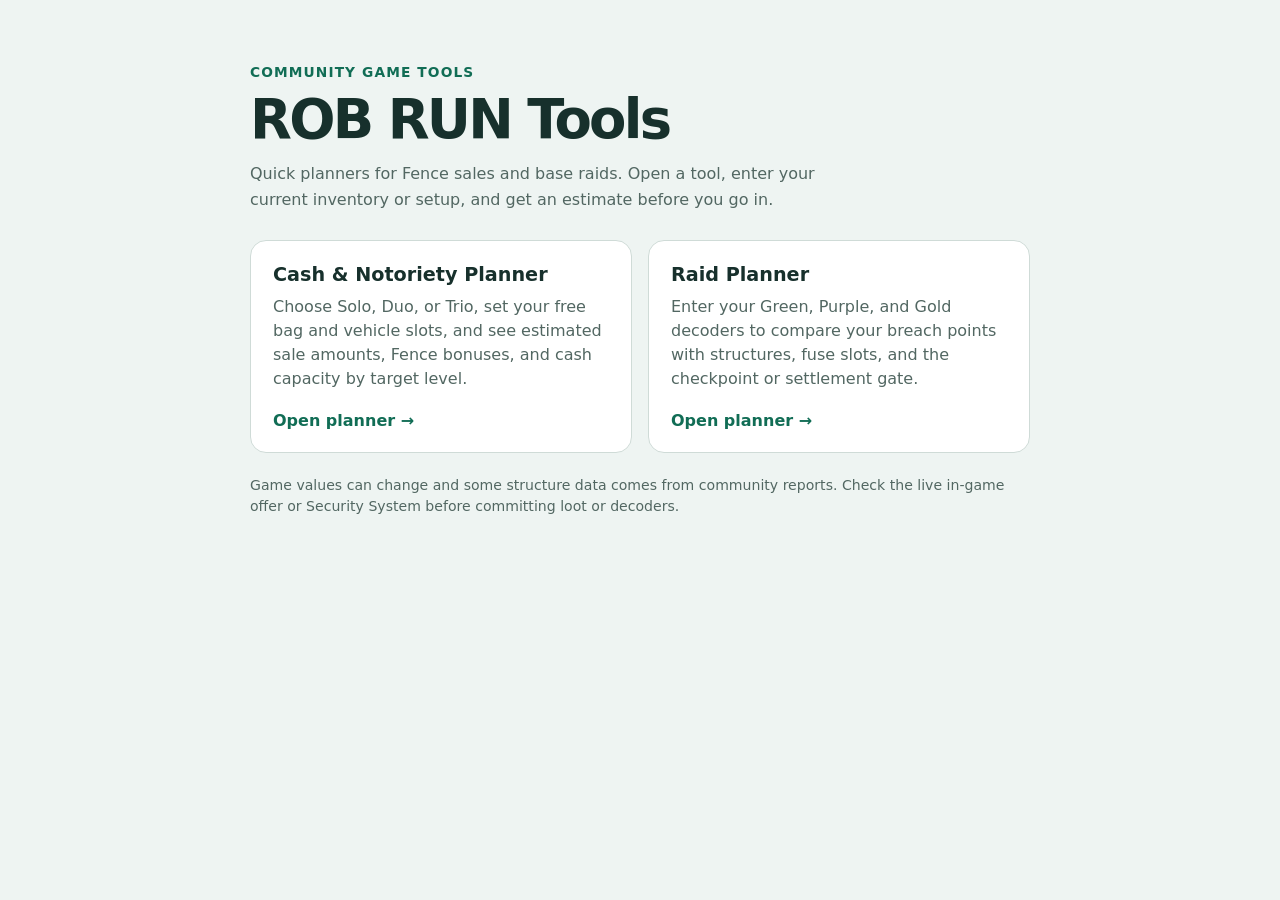
==== index.html @ 1686f81c "Add ROB RUN calculators site" ====
<!doctype html>
<html lang="en">
<head>
  <meta charset="utf-8">
  <meta name="viewport" content="width=device-width, initial-scale=1">
  <meta name="theme-color" content="#eef4f2">
  <title>ROB RUN Tools</title>
  <style>
    :root {
      color-scheme: light dark;
      --page: #eef4f2;
      --surface: #ffffff;
      --ink: #17302c;
      --muted: #526762;
      --line: #cfdbd7;
      --accent: #116d55;
      --accent-soft: #e2f1eb;
      font-family: Inter, ui-sans-serif, system-ui, -apple-system, BlinkMacSystemFont, "Segoe UI", sans-serif;
    }
    @media (prefers-color-scheme: dark) {
      :root {
        --page: #121b19;
        --surface: #1c2925;
        --ink: #e7f0ec;
        --muted: #b2c1bb;
        --line: #3a4a44;
        --accent: #73d1ad;
        --accent-soft: #263d34;
      }
    }
    * { box-sizing: border-box; }
    body { margin: 0; min-height: 100vh; padding: clamp(22px, 6vw, 64px) 16px; background: var(--page); color: var(--ink); }
    main { width: min(100%, 780px); margin: 0 auto; }
    .eyebrow { margin: 0 0 8px; color: var(--accent); font-size: 0.86rem; font-weight: 700; letter-spacing: 0.08em; text-transform: uppercase; }
    h1 { margin: 0 0 10px; font-size: clamp(2rem, 6vw, 3.4rem); letter-spacing: -0.05em; }
    .intro { max-width: 58ch; margin: 0 0 28px; color: var(--muted); line-height: 1.6; }
    .tools { display: grid; grid-template-columns: repeat(2, minmax(0, 1fr)); gap: 16px; }
    .tool-card {
      display: flex; min-height: 190px; flex-direction: column; align-items: flex-start;
      padding: 22px; border: 1px solid var(--line); border-radius: 16px;
      background: var(--surface); color: inherit; text-decoration: none;
      transition: transform 140ms ease, border-color 140ms ease;
    }
    .tool-card:hover { transform: translateY(-2px); border-color: var(--accent); }
    .tool-card:focus-visible { outline: 3px solid var(--accent); outline-offset: 3px; }
    .tool-card h2 { margin: 0 0 9px; font-size: 1.2rem; }
    .tool-card p { margin: 0; color: var(--muted); line-height: 1.5; }
    .open-label { margin-top: auto; padding-top: 20px; color: var(--accent); font-weight: 700; }
    .note { margin: 22px 0 0; color: var(--muted); font-size: 0.88rem; line-height: 1.5; }
    @media (max-width: 560px) { .tools { grid-template-columns: 1fr; } .tool-card { min-height: 160px; } }
    @media (prefers-reduced-motion: reduce) { .tool-card { transition: none; } .tool-card:hover { transform: none; } }
  </style>
</head>
<body>
  <main>
    <p class="eyebrow">Community game tools</p>
    <h1>ROB RUN Tools</h1>
    <p class="intro">Quick planners for Fence sales and base raids. Open a tool, enter your current inventory or setup, and get an estimate before you go in.</p>
    <section class="tools" aria-label="Available calculators">
      <a class="tool-card" href="notoriety.html">
        <h2>Cash &amp; Notoriety Planner</h2>
        <p>Choose Solo, Duo, or Trio, set your free bag and vehicle slots, and see estimated sale amounts, Fence bonuses, and cash capacity by target level.</p>
        <span class="open-label">Open planner →</span>
      </a>
      <a class="tool-card" href="raids.html">
        <h2>Raid Planner</h2>
        <p>Enter your Green, Purple, and Gold decoders to compare your breach points with structures, fuse slots, and the checkpoint or settlement gate.</p>
        <span class="open-label">Open planner →</span>
      </a>
    </section>
    <p class="note">Game values can change and some structure data comes from community reports. Check the live in-game offer or Security System before committing loot or decoders.</p>
  </main>
</body>
</html>
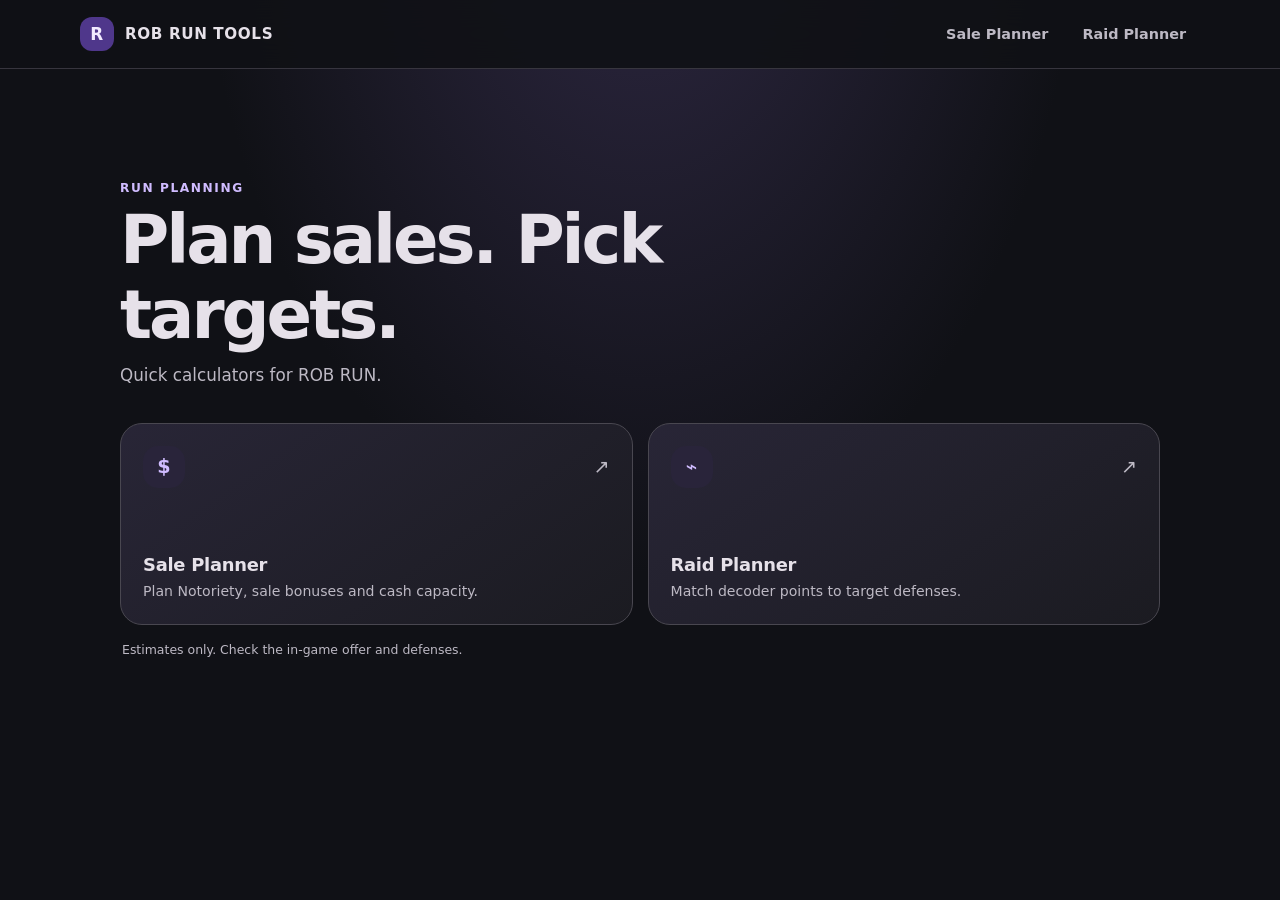
==== commit 73d84fa2: "Polish ROB RUN tools and add district sales" ====
--- a/index.html
+++ b/index.html
@@ -3,72 +3,39 @@
 <head>
   <meta charset="utf-8">
   <meta name="viewport" content="width=device-width, initial-scale=1">
-  <meta name="theme-color" content="#eef4f2">
+  <meta name="theme-color" content="#101116">
   <title>ROB RUN Tools</title>
-  <style>
-    :root {
-      color-scheme: light dark;
-      --page: #eef4f2;
-      --surface: #ffffff;
-      --ink: #17302c;
-      --muted: #526762;
-      --line: #cfdbd7;
-      --accent: #116d55;
-      --accent-soft: #e2f1eb;
-      font-family: Inter, ui-sans-serif, system-ui, -apple-system, BlinkMacSystemFont, "Segoe UI", sans-serif;
-    }
-    @media (prefers-color-scheme: dark) {
-      :root {
-        --page: #121b19;
-        --surface: #1c2925;
-        --ink: #e7f0ec;
-        --muted: #b2c1bb;
-        --line: #3a4a44;
-        --accent: #73d1ad;
-        --accent-soft: #263d34;
-      }
-    }
-    * { box-sizing: border-box; }
-    body { margin: 0; min-height: 100vh; padding: clamp(22px, 6vw, 64px) 16px; background: var(--page); color: var(--ink); }
-    main { width: min(100%, 780px); margin: 0 auto; }
-    .eyebrow { margin: 0 0 8px; color: var(--accent); font-size: 0.86rem; font-weight: 700; letter-spacing: 0.08em; text-transform: uppercase; }
-    h1 { margin: 0 0 10px; font-size: clamp(2rem, 6vw, 3.4rem); letter-spacing: -0.05em; }
-    .intro { max-width: 58ch; margin: 0 0 28px; color: var(--muted); line-height: 1.6; }
-    .tools { display: grid; grid-template-columns: repeat(2, minmax(0, 1fr)); gap: 16px; }
-    .tool-card {
-      display: flex; min-height: 190px; flex-direction: column; align-items: flex-start;
-      padding: 22px; border: 1px solid var(--line); border-radius: 16px;
-      background: var(--surface); color: inherit; text-decoration: none;
-      transition: transform 140ms ease, border-color 140ms ease;
-    }
-    .tool-card:hover { transform: translateY(-2px); border-color: var(--accent); }
-    .tool-card:focus-visible { outline: 3px solid var(--accent); outline-offset: 3px; }
-    .tool-card h2 { margin: 0 0 9px; font-size: 1.2rem; }
-    .tool-card p { margin: 0; color: var(--muted); line-height: 1.5; }
-    .open-label { margin-top: auto; padding-top: 20px; color: var(--accent); font-weight: 700; }
-    .note { margin: 22px 0 0; color: var(--muted); font-size: 0.88rem; line-height: 1.5; }
-    @media (max-width: 560px) { .tools { grid-template-columns: 1fr; } .tool-card { min-height: 160px; } }
-    @media (prefers-reduced-motion: reduce) { .tool-card { transition: none; } .tool-card:hover { transform: none; } }
-  </style>
+  <link rel="stylesheet" href="styles.css">
 </head>
 <body>
-  <main>
-    <p class="eyebrow">Community game tools</p>
-    <h1>ROB RUN Tools</h1>
-    <p class="intro">Quick planners for Fence sales and base raids. Open a tool, enter your current inventory or setup, and get an estimate before you go in.</p>
-    <section class="tools" aria-label="Available calculators">
+  <header class="appbar">
+    <div class="appbar-inner">
+      <a class="brand" href="index.html"><span class="brand-mark" aria-hidden="true">R</span><span>ROB RUN TOOLS</span></a>
+      <nav class="nav" aria-label="Main navigation">
+        <a href="notoriety.html">Sale Planner</a>
+        <a href="raids.html">Raid Planner</a>
+      </nav>
+    </div>
+  </header>
+  <main class="page home-page">
+    <section class="home-intro">
+      <p class="eyebrow">Run planning</p>
+      <h1>Plan sales. Pick targets.</h1>
+      <p class="page-description">Quick calculators for ROB RUN.</p>
+    </section>
+    <section class="tool-grid" aria-label="Calculators">
       <a class="tool-card" href="notoriety.html">
-        <h2>Cash &amp; Notoriety Planner</h2>
-        <p>Choose Solo, Duo, or Trio, set your free bag and vehicle slots, and see estimated sale amounts, Fence bonuses, and cash capacity by target level.</p>
-        <span class="open-label">Open planner →</span>
+        <span class="card-top"><span class="card-icon" aria-hidden="true">$</span><span class="card-arrow" aria-hidden="true">↗</span></span>
+        <h2>Sale Planner</h2>
+        <p>Plan Notoriety, sale bonuses and cash capacity.</p>
       </a>
       <a class="tool-card" href="raids.html">
+        <span class="card-top"><span class="card-icon" aria-hidden="true">⌁</span><span class="card-arrow" aria-hidden="true">↗</span></span>
         <h2>Raid Planner</h2>
-        <p>Enter your Green, Purple, and Gold decoders to compare your breach points with structures, fuse slots, and the checkpoint or settlement gate.</p>
-        <span class="open-label">Open planner →</span>
+        <p>Match decoder points to target defenses.</p>
       </a>
     </section>
-    <p class="note">Game values can change and some structure data comes from community reports. Check the live in-game offer or Security System before committing loot or decoders.</p>
+    <p class="home-note">Estimates only. Check the in-game offer and defenses.</p>
   </main>
 </body>
 </html>
--- a/styles.css
+++ b/styles.css
@@ -0,0 +1,245 @@
+:root {
+  color-scheme: dark;
+  --bg: #101116;
+  --surface: #1b1b21;
+  --surface-2: #23232b;
+  --surface-3: #2b2a33;
+  --outline: #494750;
+  --text: #e6e1e9;
+  --muted: #bdb9c4;
+  --accent: #d0bcff;
+  --accent-container: #4f378b;
+  --accent-soft: #29243a;
+  --good: #a8dab5;
+  --warn: #f3d58a;
+  --bad: #ffb4ab;
+  --green: #b6e2c4;
+  --purple: #d5c5ff;
+  --gold: #f5d58b;
+  font-family: Roboto, Inter, ui-sans-serif, system-ui, -apple-system, BlinkMacSystemFont, "Segoe UI", sans-serif;
+}
+
+* { box-sizing: border-box; }
+body {
+  min-width: 320px;
+  min-height: 100vh;
+  margin: 0;
+  background: radial-gradient(ellipse at 50% -24%, #312a47 0, transparent 50%), var(--bg);
+  color: var(--text);
+}
+a { color: inherit; }
+button, input, select { font: inherit; }
+button, select, input { -webkit-tap-highlight-color: transparent; }
+:focus-visible { outline: 2px solid var(--accent); outline-offset: 3px; }
+[hidden] { display: none !important; }
+
+.appbar {
+  position: sticky;
+  z-index: 5;
+  top: 0;
+  border-bottom: 1px solid color-mix(in srgb, var(--outline) 70%, transparent);
+  background: color-mix(in srgb, var(--bg) 90%, transparent);
+  backdrop-filter: blur(18px);
+}
+.appbar-inner {
+  display: flex;
+  width: min(1120px, calc(100% - 32px));
+  min-height: 68px;
+  align-items: center;
+  justify-content: space-between;
+  gap: 20px;
+  margin: 0 auto;
+}
+.brand {
+  display: inline-flex;
+  align-items: center;
+  gap: 11px;
+  color: var(--text);
+  font-size: .95rem;
+  font-weight: 750;
+  letter-spacing: .04em;
+  text-decoration: none;
+  white-space: nowrap;
+}
+.brand-mark {
+  display: grid;
+  width: 34px;
+  height: 34px;
+  place-items: center;
+  border-radius: 12px;
+  background: var(--accent-container);
+  color: #f1eaff;
+  font-size: 1.05rem;
+  font-weight: 800;
+}
+.nav { display: flex; align-items: center; gap: 6px; }
+.nav a {
+  padding: 10px 14px;
+  border-radius: 999px;
+  color: var(--muted);
+  font-size: .9rem;
+  font-weight: 600;
+  text-decoration: none;
+  transition: background 140ms ease, color 140ms ease;
+}
+.nav a:hover { background: var(--surface-2); color: var(--text); }
+.nav a[aria-current="page"] { background: var(--accent-soft); color: var(--accent); }
+
+.page { width: min(100% - 32px, 1040px); margin: 0 auto; padding: 42px 0 64px; }
+.page-narrow { max-width: 960px; }
+.page-head { margin-bottom: 24px; }
+.eyebrow { margin: 0 0 8px; color: var(--accent); font-size: .76rem; font-weight: 750; letter-spacing: .13em; text-transform: uppercase; }
+h1 { margin: 0; font-size: clamp(1.8rem, 4vw, 2.55rem); font-weight: 650; letter-spacing: -.045em; line-height: 1.12; }
+h2 { margin: 0; font-size: 1.05rem; font-weight: 650; letter-spacing: -.015em; }
+.page-description { margin: 9px 0 0; color: var(--muted); font-size: .96rem; line-height: 1.5; }
+.surface {
+  border: 1px solid color-mix(in srgb, var(--outline) 70%, transparent);
+  border-radius: 24px;
+  background: color-mix(in srgb, var(--surface) 94%, #252338);
+  box-shadow: 0 18px 54px rgb(0 0 0 / 18%);
+}
+.planner { display: grid; grid-template-columns: minmax(250px, .82fr) minmax(0, 1.5fr); overflow: hidden; }
+.setup { padding: 24px; border-right: 1px solid var(--outline); background: color-mix(in srgb, var(--surface-2) 42%, transparent); }
+.section-title { display: flex; align-items: center; justify-content: space-between; gap: 12px; margin-bottom: 20px; }
+.fields { display: grid; gap: 17px; }
+.field { display: grid; min-width: 0; gap: 8px; }
+.label-line { display: flex; align-items: center; gap: 7px; color: var(--text); font-size: .88rem; font-weight: 600; }
+.field input, .field select {
+  width: 100%;
+  min-height: 50px;
+  padding: 0 14px;
+  border: 1px solid var(--outline);
+  border-radius: 13px;
+  background: var(--surface-3);
+  color: var(--text);
+  font-size: .97rem;
+  font-variant-numeric: tabular-nums;
+}
+.field input:focus, .field select:focus { border-color: var(--accent); outline: 2px solid color-mix(in srgb, var(--accent) 26%, transparent); }
+.field input:disabled { opacity: .45; }
+.helper { color: var(--muted); font-size: .78rem; line-height: 1.4; }
+.info {
+  display: inline-grid;
+  width: 18px;
+  height: 18px;
+  flex: 0 0 auto;
+  place-items: center;
+  padding: 0;
+  border: 1px solid var(--outline);
+  border-radius: 50%;
+  background: transparent;
+  color: var(--muted);
+  font-size: .68rem;
+  cursor: help;
+}
+.results { min-width: 0; padding: 24px; }
+.results-head { display: flex; align-items: center; justify-content: space-between; gap: 14px; margin-bottom: 18px; }
+.live-chip { padding: 7px 11px; border: 1px solid var(--outline); border-radius: 999px; color: var(--muted); font-size: .76rem; font-weight: 650; white-space: nowrap; }
+.result-grid { display: grid; grid-template-columns: repeat(2, minmax(0, 1fr)); gap: 11px; }
+.result {
+  min-width: 0;
+  min-height: 108px;
+  padding: 16px;
+  border: 1px solid color-mix(in srgb, var(--outline) 68%, transparent);
+  border-radius: 18px;
+  background: var(--surface-2);
+}
+.result.primary { border-color: color-mix(in srgb, var(--accent) 44%, var(--outline)); background: var(--accent-soft); }
+.result-label { display: flex; align-items: center; gap: 6px; margin-bottom: 9px; color: var(--muted); font-size: .78rem; font-weight: 550; line-height: 1.3; }
+.result-value { display: block; overflow-wrap: anywhere; color: var(--text); font-size: clamp(1.2rem, 2.8vw, 1.7rem); font-weight: 680; letter-spacing: -.035em; line-height: 1.1; font-variant-numeric: tabular-nums; }
+.result-detail { display: block; margin-top: 7px; color: var(--muted); font-size: .76rem; line-height: 1.35; }
+.status-line { min-height: 38px; margin: 14px 2px 4px; color: var(--muted); font-size: .86rem; line-height: 1.45; }
+.details { margin-top: 13px; border-top: 1px solid var(--outline); }
+.details summary { padding: 15px 2px 7px; color: var(--text); font-size: .9rem; font-weight: 600; cursor: pointer; }
+.table-wrap { overflow-x: auto; }
+table { width: 100%; border-collapse: collapse; text-align: left; }
+th, td { padding: 11px 8px; border-bottom: 1px solid color-mix(in srgb, var(--outline) 74%, transparent); }
+th { color: var(--muted); font-size: .75rem; font-weight: 600; }
+td { font-size: .85rem; font-variant-numeric: tabular-nums; }
+th:last-child, td:last-child { text-align: right; white-space: nowrap; }
+tbody tr.selected { background: color-mix(in srgb, var(--accent) 11%, transparent); }
+.table-empty { margin: 8px 0 3px; color: var(--muted); font-size: .85rem; }
+
+.raid-surface { padding: 24px; }
+.summary { display: flex; flex-wrap: wrap; gap: 10px; margin-bottom: 22px; }
+.summary-item { display: flex; min-width: 150px; align-items: center; justify-content: space-between; gap: 16px; padding: 12px 15px; border: 1px solid var(--outline); border-radius: 15px; background: var(--surface-2); }
+.summary-label { color: var(--muted); font-size: .82rem; }
+.summary-value { font-size: 1.08rem; font-weight: 700; font-variant-numeric: tabular-nums; }
+.tabs { display: flex; gap: 4px; margin-bottom: 19px; padding: 4px; border-radius: 999px; background: var(--surface-2); width: fit-content; }
+.tab { min-height: 40px; padding: 0 17px; border: 0; border-radius: 999px; background: transparent; color: var(--muted); font-size: .88rem; font-weight: 620; cursor: pointer; }
+.tab[aria-selected="true"] { background: var(--accent-container); color: #f1eaff; }
+.decoder-grid { display: grid; grid-template-columns: repeat(3, minmax(0, 1fr)); gap: 13px; }
+.decoder-card { padding: 17px; border: 1px solid var(--outline); border-radius: 18px; background: var(--surface-2); }
+.decoder-top { display: flex; align-items: center; justify-content: space-between; gap: 8px; margin-bottom: 15px; }
+.decoder-name { display: flex; align-items: center; gap: 9px; font-weight: 650; }
+.tier-dot { width: 10px; height: 10px; border-radius: 50%; }
+.tier-green { background: var(--green); box-shadow: 0 0 12px color-mix(in srgb, var(--green) 45%, transparent); }
+.tier-purple { background: var(--purple); box-shadow: 0 0 12px color-mix(in srgb, var(--purple) 45%, transparent); }
+.tier-gold { background: var(--gold); box-shadow: 0 0 12px color-mix(in srgb, var(--gold) 45%, transparent); }
+.point-chip { padding: 5px 8px; border-radius: 999px; background: var(--surface-3); color: var(--muted); font-size: .72rem; font-weight: 600; white-space: nowrap; }
+.decoder-card input { width: 100%; min-height: 50px; padding: 0 13px; border: 1px solid var(--outline); border-radius: 13px; background: var(--surface-3); color: var(--text); font-size: 1.05rem; font-weight: 600; font-variant-numeric: tabular-nums; }
+.tab-panel h2 { margin: 0 0 15px; }
+.toggle { display: inline-flex; align-items: center; gap: 10px; margin: 0 0 17px; color: var(--text); font-size: .88rem; font-weight: 550; cursor: pointer; }
+.toggle input { width: 19px; height: 19px; margin: 0; accent-color: var(--accent); }
+.target-table { border: 1px solid var(--outline); border-radius: 17px; overflow: hidden; }
+.target-table th { padding: 13px 12px; background: var(--surface-2); }
+.target-table td { padding: 12px; }
+.numeric { text-align: right; white-space: nowrap; }
+.outlook { display: inline-flex; align-items: center; min-height: 27px; padding: 4px 9px; border-radius: 999px; font-size: .76rem; font-weight: 650; white-space: nowrap; }
+.outlook.good { background: color-mix(in srgb, var(--good) 15%, transparent); color: var(--good); }
+.outlook.maybe { background: color-mix(in srgb, var(--warn) 15%, transparent); color: var(--warn); }
+.outlook.bad { background: color-mix(in srgb, var(--bad) 12%, transparent); color: var(--bad); }
+.footer-note { margin: 15px 2px 0; color: var(--muted); font-size: .77rem; }
+
+.home-page { padding-top: clamp(56px, 10vw, 112px); }
+.home-intro { max-width: 650px; margin-bottom: 35px; }
+.home-intro h1 { font-size: clamp(2.2rem, 7vw, 4.2rem); }
+.home-intro .page-description { font-size: 1.05rem; }
+.tool-grid { display: grid; grid-template-columns: repeat(2, minmax(0, 1fr)); gap: 15px; }
+.tool-card { display: flex; min-height: 202px; flex-direction: column; padding: 22px; border: 1px solid var(--outline); border-radius: 22px; background: linear-gradient(145deg, color-mix(in srgb, var(--surface-2) 88%, var(--accent-container)), var(--surface)); text-decoration: none; transition: border-color 150ms ease, transform 150ms ease; }
+.tool-card:hover { transform: translateY(-2px); border-color: color-mix(in srgb, var(--accent) 70%, var(--outline)); }
+.card-top { display: flex; align-items: center; justify-content: space-between; margin-bottom: auto; }
+.card-icon { display: grid; width: 42px; height: 42px; place-items: center; border-radius: 15px; background: var(--accent-soft); color: var(--accent); font-size: 1.2rem; font-weight: 700; }
+.card-arrow { color: var(--muted); font-size: 1.2rem; }
+.tool-card h2 { margin: 22px 0 6px; font-size: 1.12rem; }
+.tool-card p { margin: 0; color: var(--muted); font-size: .88rem; line-height: 1.45; }
+.home-note { margin: 17px 2px 0; color: var(--muted); font-size: .78rem; }
+
+@media (max-width: 760px) {
+  .planner { grid-template-columns: 1fr; }
+  .setup { border-right: 0; border-bottom: 1px solid var(--outline); }
+  .fields { grid-template-columns: repeat(2, minmax(0, 1fr)); }
+  .decoder-grid { grid-template-columns: 1fr; }
+  .decoder-card { display: grid; grid-template-columns: 1fr minmax(90px, .65fr); align-items: center; gap: 14px; }
+  .decoder-top { margin: 0; }
+}
+@media (max-width: 560px) {
+  .appbar-inner { width: calc(100% - 22px); min-height: 62px; gap: 8px; }
+  .brand { gap: 7px; font-size: .83rem; }
+  .brand-mark { width: 30px; height: 30px; border-radius: 10px; }
+  .nav { gap: 1px; }
+  .nav a { padding: 9px 9px; font-size: .76rem; }
+  .page { width: calc(100% - 24px); padding-top: 29px; }
+  .home-page { padding-top: 57px; }
+  .surface, .raid-surface { border-radius: 19px; }
+  .setup, .results, .raid-surface { padding: 17px; }
+  .fields { grid-template-columns: 1fr; gap: 14px; }
+  .result-grid { gap: 8px; }
+  .result { min-height: 98px; padding: 13px; border-radius: 15px; }
+  .result-label { font-size: .72rem; }
+  .result-detail { font-size: .7rem; }
+  .results-head { align-items: flex-start; }
+  .live-chip { font-size: .69rem; }
+  .tool-grid { grid-template-columns: 1fr; }
+  .tool-card { min-height: 166px; }
+  .summary-item { min-width: 0; flex: 1 1 140px; }
+  .target-table th, .target-table td { padding: 10px 7px; font-size: .75rem; }
+  .outlook { padding: 4px 7px; font-size: .68rem; }
+}
+@media (max-width: 390px) {
+  .brand > span:last-child { display: none; }
+  .nav a { padding-inline: 8px; font-size: .72rem; }
+}
+@media (prefers-reduced-motion: reduce) {
+  *, *::before, *::after { scroll-behavior: auto !important; transition-duration: .01ms !important; }
+}
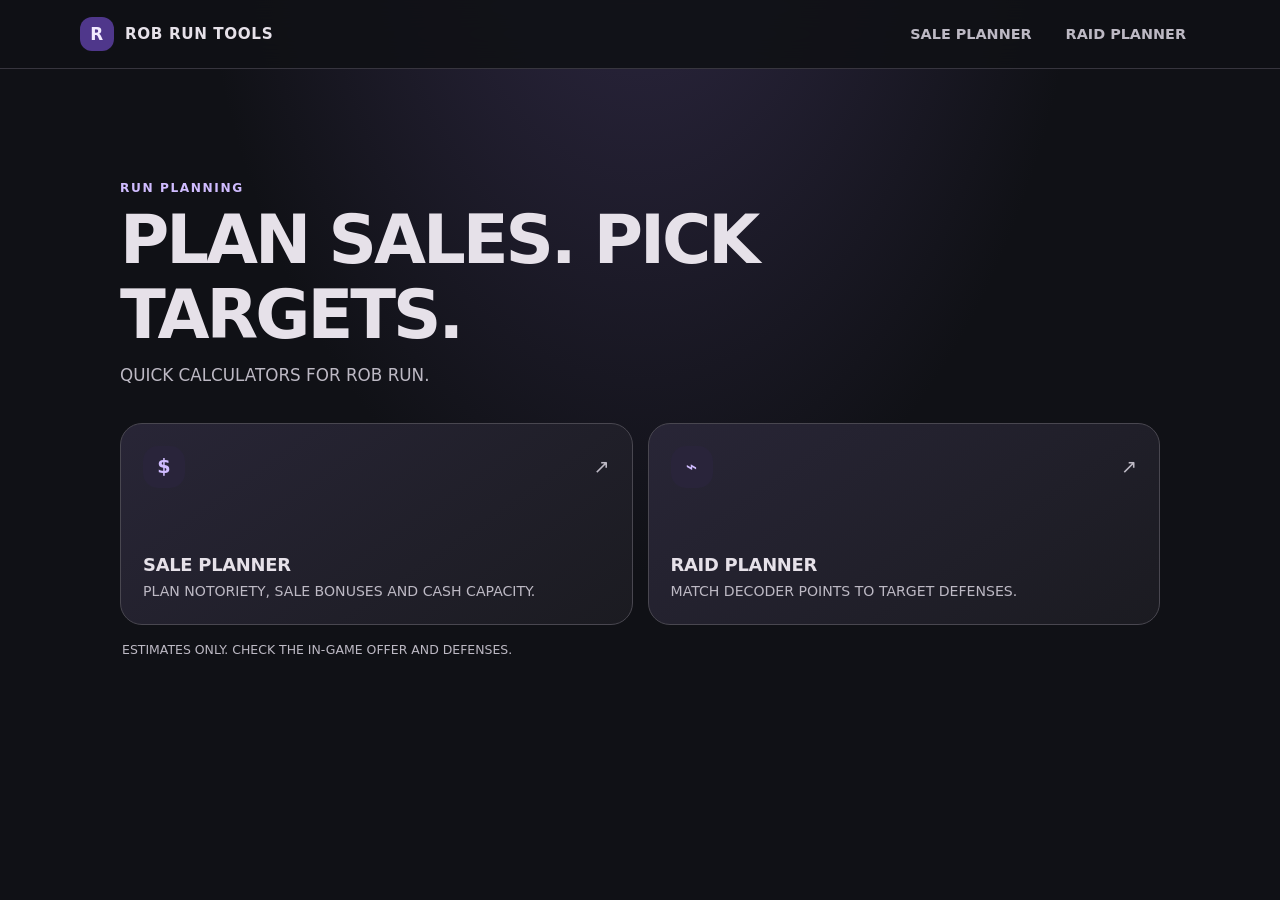
==== commit 8654c69a: "Add working uppercase tooltips" ====
--- a/index.html
+++ b/index.html
@@ -5,7 +5,7 @@
   <meta name="viewport" content="width=device-width, initial-scale=1">
   <meta name="theme-color" content="#101116">
   <title>ROB RUN Tools</title>
-  <link rel="stylesheet" href="styles.css">
+  <link rel="stylesheet" href="styles.css?v=tooltips-20261120">
 </head>
 <body>
   <header class="appbar">
@@ -37,5 +37,6 @@
     </section>
     <p class="home-note">Estimates only. Check the in-game offer and defenses.</p>
   </main>
+  <script src="tooltips.js?v=tooltips-20261120"></script>
 </body>
 </html>
--- a/styles.css
+++ b/styles.css
@@ -26,10 +26,12 @@
   margin: 0;
   background: radial-gradient(ellipse at 50% -24%, #312a47 0, transparent 50%), var(--bg);
   color: var(--text);
+  text-transform: uppercase;
 }
 a { color: inherit; }
 button, input, select { font: inherit; }
 button, select, input { -webkit-tap-highlight-color: transparent; }
+button, input, select { text-transform: uppercase; }
 :focus-visible { outline: 2px solid var(--accent); outline-offset: 3px; }
 [hidden] { display: none !important; }
 
@@ -132,11 +134,13 @@
   font-size: .68rem;
   cursor: help;
 }
+.info:hover, .info:focus-visible { border-color: var(--accent); color: var(--accent); }
 .results { min-width: 0; padding: 24px; }
 .results-head { display: flex; align-items: center; justify-content: space-between; gap: 14px; margin-bottom: 18px; }
 .live-chip { padding: 7px 11px; border: 1px solid var(--outline); border-radius: 999px; color: var(--muted); font-size: .76rem; font-weight: 650; white-space: nowrap; }
 .result-grid { display: grid; grid-template-columns: repeat(2, minmax(0, 1fr)); gap: 11px; }
 .result {
+  position: relative;
   min-width: 0;
   min-height: 108px;
   padding: 16px;
@@ -147,8 +151,27 @@
 .result.primary { border-color: color-mix(in srgb, var(--accent) 44%, var(--outline)); background: var(--accent-soft); }
 .result-label { display: flex; align-items: center; gap: 6px; margin-bottom: 9px; color: var(--muted); font-size: .78rem; font-weight: 550; line-height: 1.3; }
 .result-value { display: block; overflow-wrap: anywhere; color: var(--text); font-size: clamp(1.2rem, 2.8vw, 1.7rem); font-weight: 680; letter-spacing: -.035em; line-height: 1.1; font-variant-numeric: tabular-nums; }
-.result-detail { display: block; margin-top: 7px; color: var(--muted); font-size: .76rem; line-height: 1.35; }
+.result-detail { display: none; margin-top: 7px; color: var(--muted); font-size: .76rem; line-height: 1.35; }
+.result[data-tooltip] { cursor: help; }
+.result[data-tooltip] .result-label { padding-right: 21px; }
+.result[data-tooltip]::after {
+  position: absolute;
+  top: 13px;
+  right: 13px;
+  display: grid;
+  width: 17px;
+  height: 17px;
+  place-items: center;
+  border: 1px solid var(--outline);
+  border-radius: 50%;
+  color: var(--muted);
+  content: "i";
+  font-size: .64rem;
+  font-weight: 700;
+}
+.result[data-tooltip]:hover::after, .result[data-tooltip]:focus-visible::after { border-color: var(--accent); color: var(--accent); }
 .status-line { min-height: 38px; margin: 14px 2px 4px; color: var(--muted); font-size: .86rem; line-height: 1.45; }
+.status-line[data-tooltip], .target-plan-status[data-tooltip] { cursor: help; text-decoration: underline dotted color-mix(in srgb, var(--accent) 58%, transparent); text-underline-offset: 4px; }
 .details { margin-top: 13px; border-top: 1px solid var(--outline); }
 .details summary { padding: 15px 2px 7px; color: var(--text); font-size: .9rem; font-weight: 600; cursor: pointer; }
 .table-wrap { overflow-x: auto; }
@@ -184,12 +207,46 @@
 .target-table { border: 1px solid var(--outline); border-radius: 17px; overflow: hidden; }
 .target-table th { padding: 13px 12px; background: var(--surface-2); }
 .target-table td { padding: 12px; }
+.target-summary { display: grid; grid-template-columns: repeat(3, minmax(0, 1fr)); gap: 9px; margin: 16px 0 10px; }
+.target-summary-item { display: flex; min-width: 0; align-items: center; justify-content: space-between; gap: 8px; padding: 12px; border: 1px solid var(--outline); border-radius: 14px; background: var(--surface-2); }
+.target-summary-item span { color: var(--muted); font-size: .76rem; }
+.target-summary-item strong { color: var(--text); font-size: 1rem; font-variant-numeric: tabular-nums; }
+.target-plan-status { min-height: 42px; margin: 0 2px 4px; color: var(--accent); font-size: .88rem; font-weight: 600; line-height: 1.4; }
+.target-section { margin-top: 17px; }
+.target-section .section-title { margin-bottom: 10px; }
+.target-section .details { margin-top: 15px; }
+.target-section summary { color: var(--accent); }
+.qty-control { display: inline-flex; align-items: center; gap: 7px; padding: 3px; border: 1px solid var(--outline); border-radius: 999px; background: var(--surface-2); }
+.qty-btn, .add-target { display: inline-grid; width: 29px; height: 29px; place-items: center; padding: 0; border: 1px solid var(--outline); border-radius: 50%; background: var(--surface-3); color: var(--accent); font-size: 1.05rem; font-weight: 700; line-height: 1; cursor: pointer; }
+.add-target { width: 31px; height: 31px; }
+.qty-count { min-width: 16px; color: var(--text); font-size: .82rem; font-weight: 650; text-align: center; font-variant-numeric: tabular-nums; }
+.qty-btn:disabled, .add-target:disabled { opacity: .38; cursor: not-allowed; }
 .numeric { text-align: right; white-space: nowrap; }
 .outlook { display: inline-flex; align-items: center; min-height: 27px; padding: 4px 9px; border-radius: 999px; font-size: .76rem; font-weight: 650; white-space: nowrap; }
 .outlook.good { background: color-mix(in srgb, var(--good) 15%, transparent); color: var(--good); }
 .outlook.maybe { background: color-mix(in srgb, var(--warn) 15%, transparent); color: var(--warn); }
 .outlook.bad { background: color-mix(in srgb, var(--bad) 12%, transparent); color: var(--bad); }
 .footer-note { margin: 15px 2px 0; color: var(--muted); font-size: .77rem; }
+.footer-help { margin-top: 12px; }
+.app-tooltip {
+  position: fixed;
+  z-index: 1000;
+  width: max-content;
+  max-width: min(300px, calc(100vw - 24px));
+  padding: 10px 12px;
+  border: 1px solid var(--outline);
+  border-radius: 12px;
+  background: var(--surface-3);
+  box-shadow: 0 12px 32px rgb(0 0 0 / 38%);
+  color: var(--text);
+  font-size: .75rem;
+  font-weight: 550;
+  line-height: 1.45;
+  text-transform: uppercase;
+  pointer-events: none;
+}
+th span[data-tooltip] { cursor: help; text-decoration: underline dotted color-mix(in srgb, var(--muted) 70%, transparent); text-underline-offset: 3px; }
+.outlook[data-tooltip] { cursor: help; }
 
 .home-page { padding-top: clamp(56px, 10vw, 112px); }
 .home-intro { max-width: 650px; margin-bottom: 35px; }
@@ -235,6 +292,8 @@
   .summary-item { min-width: 0; flex: 1 1 140px; }
   .target-table th, .target-table td { padding: 10px 7px; font-size: .75rem; }
   .outlook { padding: 4px 7px; font-size: .68rem; }
+  .target-summary { grid-template-columns: 1fr; }
+  .target-summary-item { padding: 10px 12px; }
 }
 @media (max-width: 390px) {
   .brand > span:last-child { display: none; }
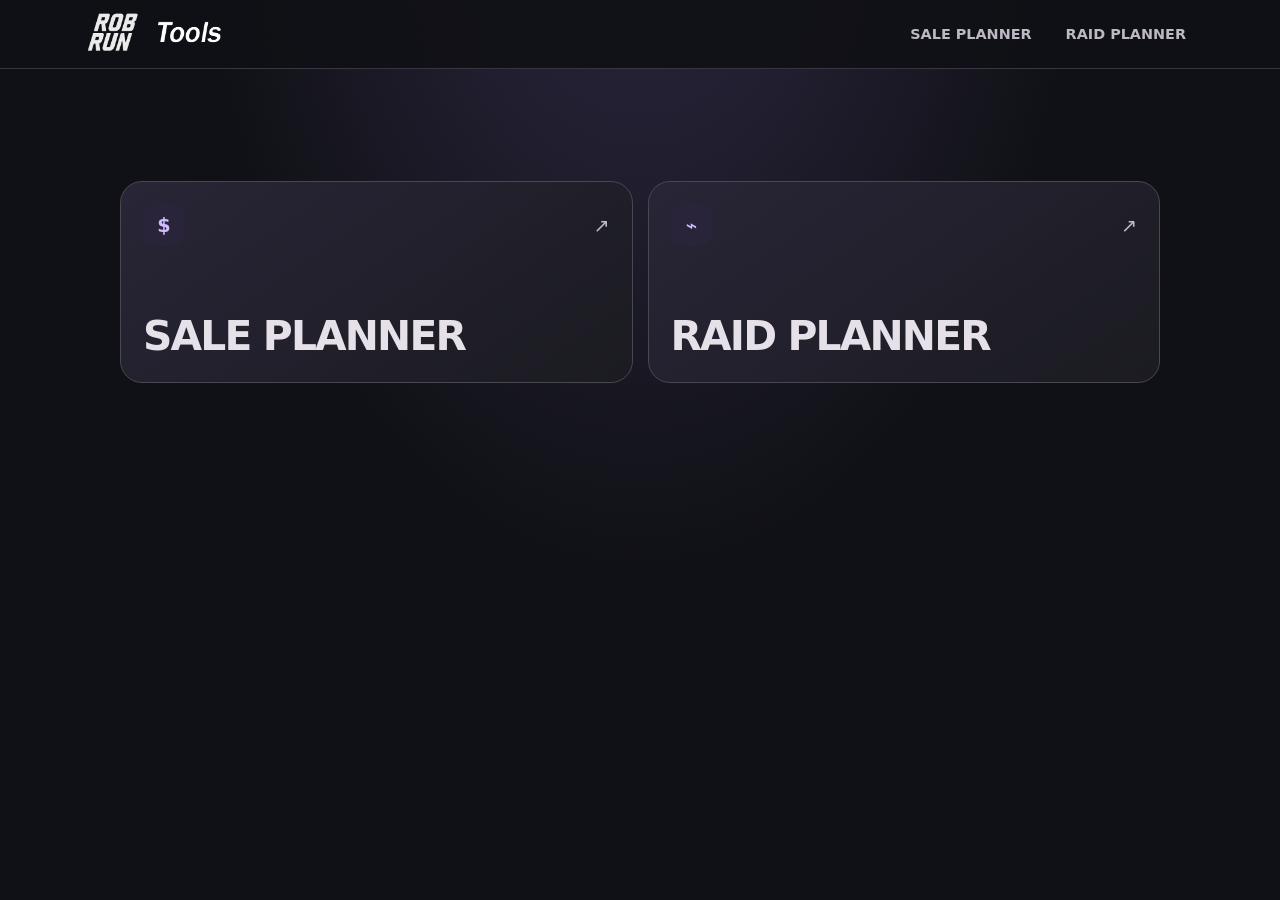
==== commit ffe17be6: "fix: whole page check" ====
--- a/index.html
+++ b/index.html
@@ -4,38 +4,30 @@
   <meta charset="utf-8">
   <meta name="viewport" content="width=device-width, initial-scale=1">
   <meta name="theme-color" content="#101116">
-  <title>ROB RUN Tools</title>
+  <title>RR TOOLS</title>
   <link rel="stylesheet" href="styles.css?v=tooltips-20261120">
 </head>
 <body>
   <header class="appbar">
     <div class="appbar-inner">
-      <a class="brand" href="index.html"><span class="brand-mark" aria-hidden="true">R</span><span>ROB RUN TOOLS</span></a>
+      <a class="brand" href="index.html"><img width="150px" height="68px" class="brand-logo" src="rr-tools.png" alt="RR TOOLS" /></a>
       <nav class="nav" aria-label="Main navigation">
-        <a href="notoriety.html">Sale Planner</a>
-        <a href="raids.html">Raid Planner</a>
+        <a href="sale-planner.html">Sale Planner</a>
+        <a href="raid-planner.html">Raid Planner</a>
       </nav>
     </div>
   </header>
   <main class="page home-page">
-    <section class="home-intro">
-      <p class="eyebrow">Run planning</p>
-      <h1>Plan sales. Pick targets.</h1>
-      <p class="page-description">Quick calculators for ROB RUN.</p>
-    </section>
     <section class="tool-grid" aria-label="Calculators">
-      <a class="tool-card" href="notoriety.html">
+      <a class="tool-card" href="sale-planner.html">
         <span class="card-top"><span class="card-icon" aria-hidden="true">$</span><span class="card-arrow" aria-hidden="true">↗</span></span>
-        <h2>Sale Planner</h2>
-        <p>Plan Notoriety, sale bonuses and cash capacity.</p>
+        <h1>Sale Planner</h1>
       </a>
-      <a class="tool-card" href="raids.html">
+      <a class="tool-card" href="raid-planner.html">
         <span class="card-top"><span class="card-icon" aria-hidden="true">⌁</span><span class="card-arrow" aria-hidden="true">↗</span></span>
-        <h2>Raid Planner</h2>
-        <p>Match decoder points to target defenses.</p>
+        <h1>Raid Planner</h1>
       </a>
     </section>
-    <p class="home-note">Estimates only. Check the in-game offer and defenses.</p>
   </main>
   <script src="tooltips.js?v=tooltips-20261120"></script>
 </body>
